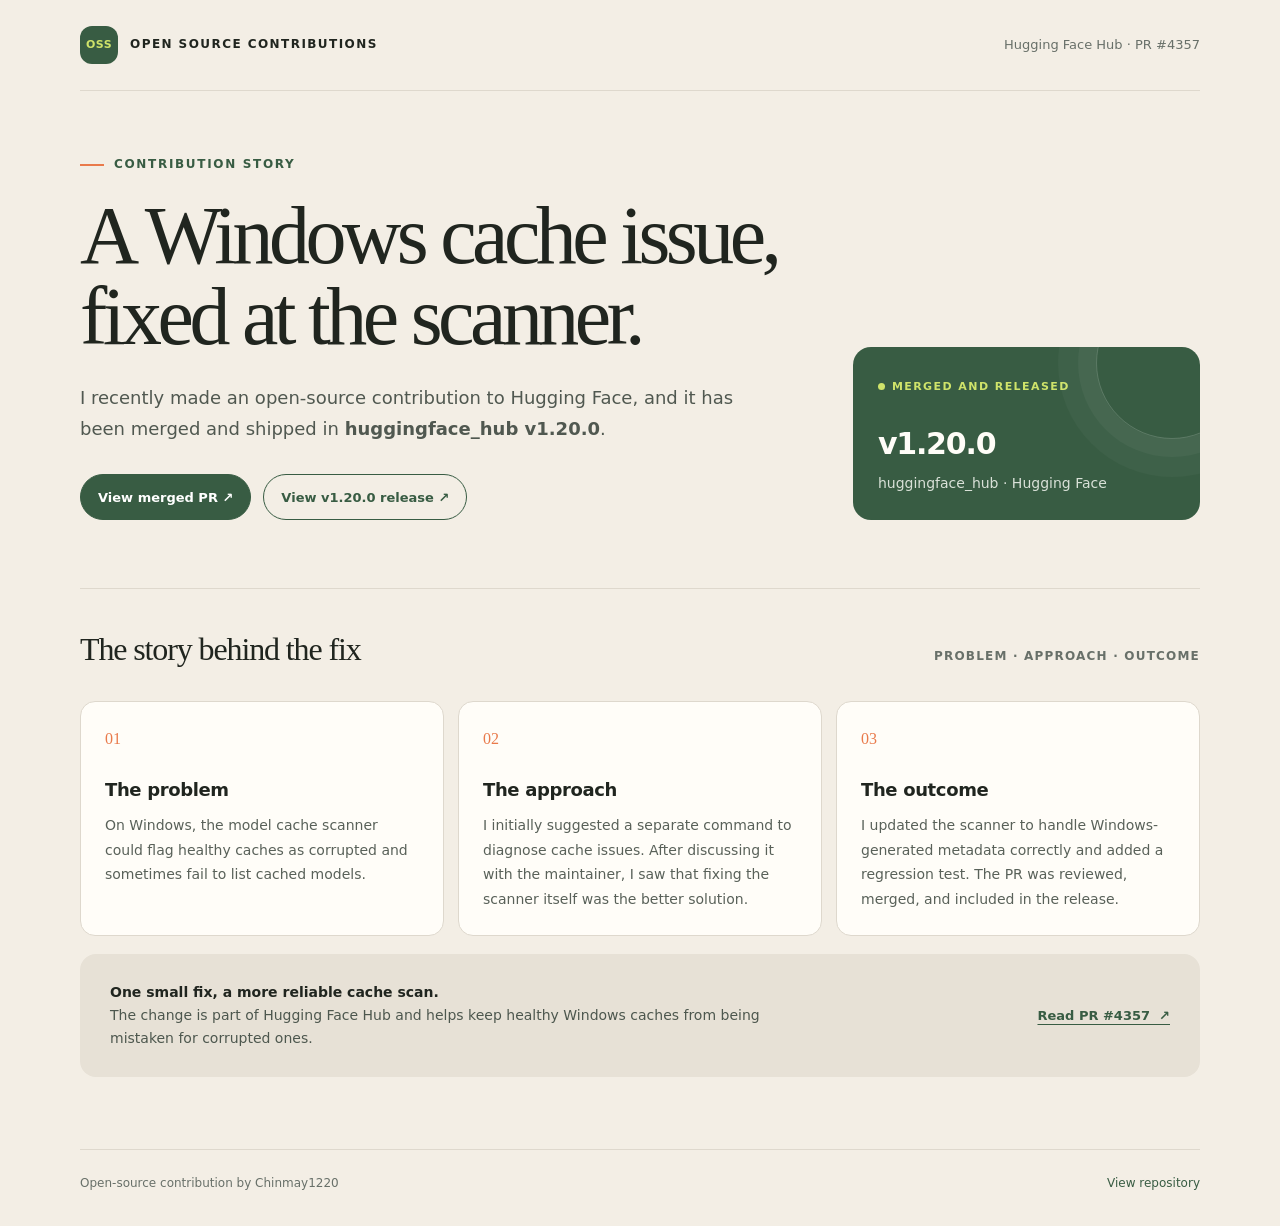
==== index.html @ 14f3ab4e "Add Hugging Face cache fix story page" ====
﻿<!doctype html>
<html lang="en">
<head>
  <meta charset="utf-8">
  <meta name="viewport" content="width=device-width, initial-scale=1">
  <meta name="theme-color" content="#f3eee5">
  <meta name="description" content="The story behind Chinmay Sawant's merged Hugging Face cache scanner fix, shipped in huggingface_hub v1.20.0.">
  <meta property="og:type" content="article">
  <meta property="og:title" content="A Windows cache scanning fix · Open Source Contributions">
  <meta property="og:description" content="How a Hugging Face cache scanner fix was merged and shipped in huggingface_hub v1.20.0.">
  <title>A Windows cache scanning fix · Open Source Contributions</title>
  <style>
    :root { color-scheme: light; --ink:#20251f; --muted:#687069; --paper:#f3eee5; --card:#fffdf8; --line:#ded8cd; --green:#385c43; --lime:#cfe36a; --orange:#e97a4b; }
    * { box-sizing:border-box; }
    html { scroll-behavior:smooth; }
    body { margin:0; background:var(--paper); color:var(--ink); font:16px/1.65 Inter, ui-sans-serif, system-ui, -apple-system, BlinkMacSystemFont, "Segoe UI", sans-serif; }
    a { color:inherit; }
    .shell { width:min(1120px, calc(100% - 40px)); margin:0 auto; }
    .topbar { display:flex; align-items:center; justify-content:space-between; padding:26px 0; border-bottom:1px solid var(--line); }
    .brand { display:flex; align-items:center; gap:12px; font-size:12px; font-weight:800; letter-spacing:.12em; text-transform:uppercase; }
    .mark { display:grid; place-items:center; width:38px; height:38px; border-radius:12px; background:var(--green); color:var(--lime); font-size:11px; letter-spacing:.04em; }
    .topnote { color:var(--muted); font-size:13px; }
    main { padding:64px 0 72px; }
    .hero { display:grid; grid-template-columns:minmax(0, 1.35fr) minmax(250px, .65fr); gap:52px; align-items:end; }
    .eyebrow { display:flex; align-items:center; gap:10px; margin:0 0 20px; color:var(--green); font-size:12px; font-weight:800; letter-spacing:.14em; text-transform:uppercase; }
    .eyebrow:before { content:""; width:24px; height:2px; background:var(--orange); }
    h1 { max-width:760px; margin:0; font-family:Georgia, "Times New Roman", serif; font-size:clamp(48px, 7vw, 82px); font-weight:500; letter-spacing:-.055em; line-height:.99; }
    .lede { max-width:680px; margin:26px 0 0; color:#505850; font-size:18px; line-height:1.7; }
    .release-card { position:relative; overflow:hidden; padding:25px; border-radius:18px; background:var(--green); color:#fffdf8; }
    .release-card:after { content:""; position:absolute; width:150px; height:150px; right:-48px; top:-60px; border:1px solid rgba(255,255,255,.18); border-radius:50%; box-shadow:0 0 0 18px rgba(255,255,255,.04), 0 0 0 38px rgba(255,255,255,.03); }
    .status { display:inline-flex; align-items:center; gap:7px; color:var(--lime); font-size:11px; font-weight:800; letter-spacing:.13em; text-transform:uppercase; }
    .dot { width:7px; height:7px; border-radius:50%; background:var(--lime); }
    .release-card h2 { position:relative; z-index:1; margin:20px 0 4px; font-size:30px; letter-spacing:-.04em; }
    .release-card p { position:relative; z-index:1; margin:0; color:#d9e1d8; font-size:14px; }
    .actions { display:flex; flex-wrap:wrap; gap:12px; margin-top:30px; }
    .button { display:inline-flex; align-items:center; justify-content:center; min-height:46px; padding:0 17px; border:1px solid var(--green); border-radius:999px; background:var(--green); color:white; font-size:13px; font-weight:750; text-decoration:none; transition:transform .18s ease, background .18s ease; }
    .button:hover { transform:translateY(-2px); background:#294a34; }
    .button.secondary { background:transparent; color:var(--green); }
    .button.secondary:hover { background:#e8e2d7; }
    .rule { height:1px; margin:68px 0 34px; background:var(--line); }
    .story-head { display:flex; align-items:baseline; justify-content:space-between; gap:24px; margin-bottom:25px; }
    .story-head h2 { margin:0; font-family:Georgia, "Times New Roman", serif; font-size:32px; font-weight:500; letter-spacing:-.035em; }
    .story-head span { color:var(--muted); font-size:12px; font-weight:700; letter-spacing:.1em; text-transform:uppercase; }
    .story-grid { display:grid; grid-template-columns:repeat(3, 1fr); gap:14px; }
    .story-card { min-height:228px; padding:24px; border:1px solid var(--line); border-radius:15px; background:var(--card); }
    .story-card .number { color:var(--orange); font-family:Georgia, "Times New Roman", serif; font-size:16px; }
    .story-card h3 { margin:22px 0 9px; font-size:18px; letter-spacing:-.02em; }
    .story-card p { margin:0; color:#596159; font-size:14px; line-height:1.75; }
    .closing { display:grid; grid-template-columns:1fr auto; gap:26px; align-items:center; margin-top:18px; padding:27px 30px; border-radius:16px; background:#e7e1d6; }
    .closing p { max-width:670px; margin:0; color:#4d574e; font-size:14px; }
    .closing strong { color:var(--ink); }
    .closing a { white-space:nowrap; color:var(--green); font-size:13px; font-weight:800; text-decoration-thickness:1px; text-underline-offset:4px; }
    footer { display:flex; justify-content:space-between; gap:16px; padding:24px 0 32px; border-top:1px solid var(--line); color:var(--muted); font-size:12px; }
    footer a { color:var(--green); text-decoration:none; }
    @media (max-width:760px) { .shell{width:min(100% - 30px, 620px)} main{padding:44px 0 48px}.hero{grid-template-columns:1fr;gap:30px}.release-card{max-width:440px}.rule{margin:48px 0 26px}.story-grid{grid-template-columns:1fr}.story-card{min-height:0}.story-card h3{margin-top:13px}.closing{grid-template-columns:1fr;padding:22px}.story-head{align-items:flex-start;flex-direction:column;gap:4px} }
    @media (prefers-reduced-motion:reduce) { html{scroll-behavior:auto} .button{transition:none} }
  </style>
</head>
<body>
  <div class="shell">
    <header class="topbar">
      <div class="brand"><span class="mark" aria-hidden="true">OSS</span><span>Open Source Contributions</span></div>
      <div class="topnote">Hugging Face Hub · PR #4357</div>
    </header>
    <main>
      <section class="hero" aria-labelledby="page-title">
        <div>
          <p class="eyebrow">Contribution story</p>
          <h1 id="page-title">A Windows cache issue, fixed at the scanner.</h1>
          <p class="lede">I recently made an open-source contribution to Hugging Face, and it has been merged and shipped in <strong>huggingface_hub v1.20.0</strong>.</p>
          <div class="actions">
            <a class="button" href="https://github.com/huggingface/huggingface_hub/pull/4357">View merged PR <span aria-hidden="true">&nbsp;↗</span></a>
            <a class="button secondary" href="https://github.com/huggingface/huggingface_hub/releases/tag/v1.20.0">View v1.20.0 release <span aria-hidden="true">&nbsp;↗</span></a>
          </div>
        </div>
        <aside class="release-card" aria-label="Release status">
          <div class="status"><span class="dot" aria-hidden="true"></span> Merged and released</div>
          <h2>v1.20.0</h2>
          <p>huggingface_hub · Hugging Face</p>
        </aside>
      </section>
      <div class="rule" role="presentation"></div>
      <section aria-labelledby="story-title">
        <div class="story-head">
          <h2 id="story-title">The story behind the fix</h2>
          <span>Problem · approach · outcome</span>
        </div>
        <div class="story-grid">
          <article class="story-card">
            <span class="number">01</span>
            <h3>The problem</h3>
            <p>On Windows, the model cache scanner could flag healthy caches as corrupted and sometimes fail to list cached models.</p>
          </article>
          <article class="story-card">
            <span class="number">02</span>
            <h3>The approach</h3>
            <p>I initially suggested a separate command to diagnose cache issues. After discussing it with the maintainer, I saw that fixing the scanner itself was the better solution.</p>
          </article>
          <article class="story-card">
            <span class="number">03</span>
            <h3>The outcome</h3>
            <p>I updated the scanner to handle Windows-generated metadata correctly and added a regression test. The PR was reviewed, merged, and included in the release.</p>
          </article>
        </div>
        <div class="closing">
          <p><strong>One small fix, a more reliable cache scan.</strong><br>The change is part of Hugging Face Hub and helps keep healthy Windows caches from being mistaken for corrupted ones.</p>
          <a href="https://github.com/huggingface/huggingface_hub/pull/4357">Read PR #4357&nbsp; ↗</a>
        </div>
      </section>
    </main>
    <footer>
      <span>Open-source contribution by Chinmay1220</span>
      <a href="https://github.com/Chinmay1220/Open-Source-Contributions">View repository</a>
    </footer>
  </div>
</body>
</html>
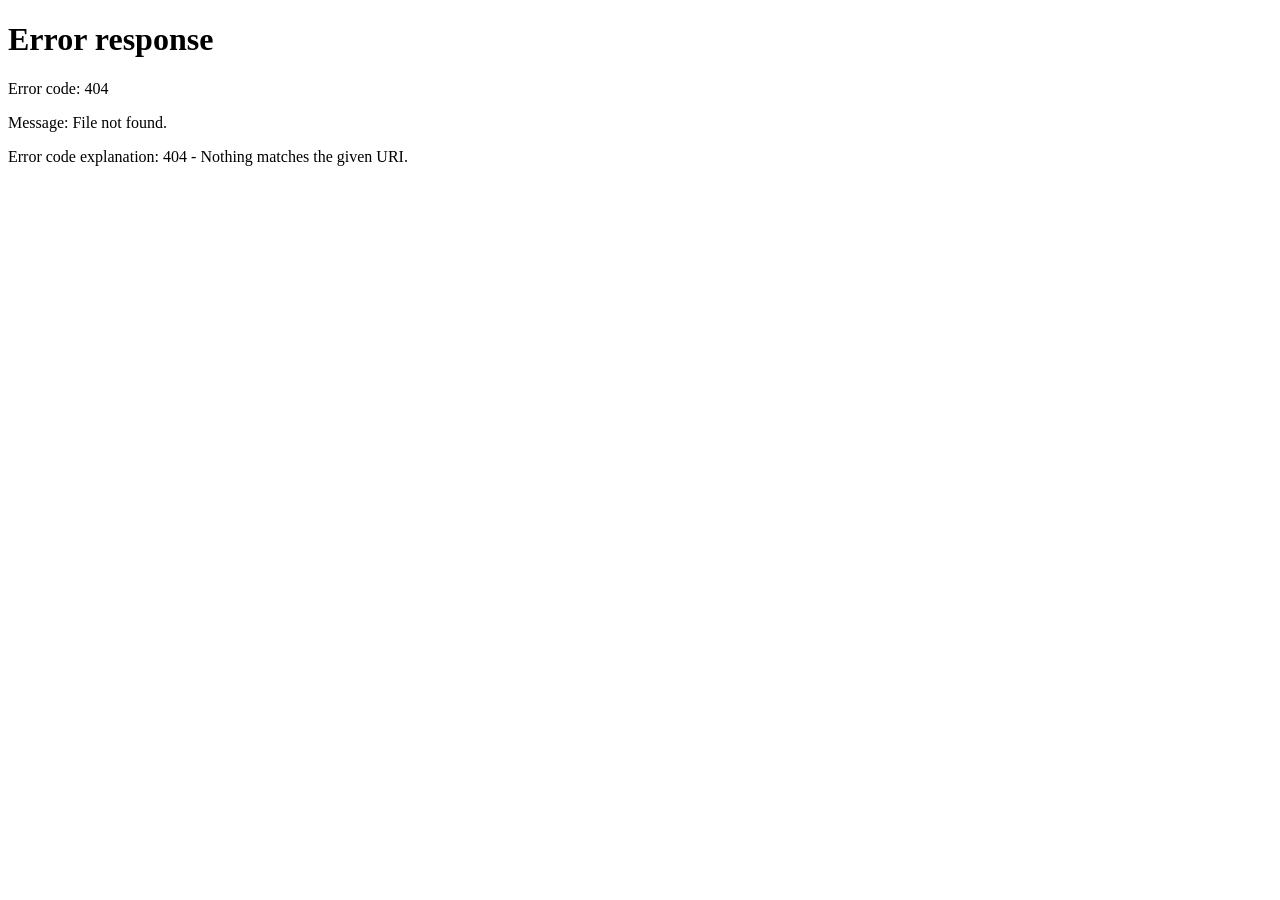
==== commit a9205914: "Add Hugging Face writeup route from template" ====
--- a/index.html
+++ b/index.html
@@ -1,117 +1,13 @@
-﻿<!doctype html>
+<!doctype html>
 <html lang="en">
 <head>
   <meta charset="utf-8">
-  <meta name="viewport" content="width=device-width, initial-scale=1">
-  <meta name="theme-color" content="#f3eee5">
-  <meta name="description" content="The story behind Chinmay Sawant's merged Hugging Face cache scanner fix, shipped in huggingface_hub v1.20.0.">
-  <meta property="og:type" content="article">
-  <meta property="og:title" content="A Windows cache scanning fix · Open Source Contributions">
-  <meta property="og:description" content="How a Hugging Face cache scanner fix was merged and shipped in huggingface_hub v1.20.0.">
-  <title>A Windows cache scanning fix · Open Source Contributions</title>
-  <style>
-    :root { color-scheme: light; --ink:#20251f; --muted:#687069; --paper:#f3eee5; --card:#fffdf8; --line:#ded8cd; --green:#385c43; --lime:#cfe36a; --orange:#e97a4b; }
-    * { box-sizing:border-box; }
-    html { scroll-behavior:smooth; }
-    body { margin:0; background:var(--paper); color:var(--ink); font:16px/1.65 Inter, ui-sans-serif, system-ui, -apple-system, BlinkMacSystemFont, "Segoe UI", sans-serif; }
-    a { color:inherit; }
-    .shell { width:min(1120px, calc(100% - 40px)); margin:0 auto; }
-    .topbar { display:flex; align-items:center; justify-content:space-between; padding:26px 0; border-bottom:1px solid var(--line); }
-    .brand { display:flex; align-items:center; gap:12px; font-size:12px; font-weight:800; letter-spacing:.12em; text-transform:uppercase; }
-    .mark { display:grid; place-items:center; width:38px; height:38px; border-radius:12px; background:var(--green); color:var(--lime); font-size:11px; letter-spacing:.04em; }
-    .topnote { color:var(--muted); font-size:13px; }
-    main { padding:64px 0 72px; }
-    .hero { display:grid; grid-template-columns:minmax(0, 1.35fr) minmax(250px, .65fr); gap:52px; align-items:end; }
-    .eyebrow { display:flex; align-items:center; gap:10px; margin:0 0 20px; color:var(--green); font-size:12px; font-weight:800; letter-spacing:.14em; text-transform:uppercase; }
-    .eyebrow:before { content:""; width:24px; height:2px; background:var(--orange); }
-    h1 { max-width:760px; margin:0; font-family:Georgia, "Times New Roman", serif; font-size:clamp(48px, 7vw, 82px); font-weight:500; letter-spacing:-.055em; line-height:.99; }
-    .lede { max-width:680px; margin:26px 0 0; color:#505850; font-size:18px; line-height:1.7; }
-    .release-card { position:relative; overflow:hidden; padding:25px; border-radius:18px; background:var(--green); color:#fffdf8; }
-    .release-card:after { content:""; position:absolute; width:150px; height:150px; right:-48px; top:-60px; border:1px solid rgba(255,255,255,.18); border-radius:50%; box-shadow:0 0 0 18px rgba(255,255,255,.04), 0 0 0 38px rgba(255,255,255,.03); }
-    .status { display:inline-flex; align-items:center; gap:7px; color:var(--lime); font-size:11px; font-weight:800; letter-spacing:.13em; text-transform:uppercase; }
-    .dot { width:7px; height:7px; border-radius:50%; background:var(--lime); }
-    .release-card h2 { position:relative; z-index:1; margin:20px 0 4px; font-size:30px; letter-spacing:-.04em; }
-    .release-card p { position:relative; z-index:1; margin:0; color:#d9e1d8; font-size:14px; }
-    .actions { display:flex; flex-wrap:wrap; gap:12px; margin-top:30px; }
-    .button { display:inline-flex; align-items:center; justify-content:center; min-height:46px; padding:0 17px; border:1px solid var(--green); border-radius:999px; background:var(--green); color:white; font-size:13px; font-weight:750; text-decoration:none; transition:transform .18s ease, background .18s ease; }
-    .button:hover { transform:translateY(-2px); background:#294a34; }
-    .button.secondary { background:transparent; color:var(--green); }
-    .button.secondary:hover { background:#e8e2d7; }
-    .rule { height:1px; margin:68px 0 34px; background:var(--line); }
-    .story-head { display:flex; align-items:baseline; justify-content:space-between; gap:24px; margin-bottom:25px; }
-    .story-head h2 { margin:0; font-family:Georgia, "Times New Roman", serif; font-size:32px; font-weight:500; letter-spacing:-.035em; }
-    .story-head span { color:var(--muted); font-size:12px; font-weight:700; letter-spacing:.1em; text-transform:uppercase; }
-    .story-grid { display:grid; grid-template-columns:repeat(3, 1fr); gap:14px; }
-    .story-card { min-height:228px; padding:24px; border:1px solid var(--line); border-radius:15px; background:var(--card); }
-    .story-card .number { color:var(--orange); font-family:Georgia, "Times New Roman", serif; font-size:16px; }
-    .story-card h3 { margin:22px 0 9px; font-size:18px; letter-spacing:-.02em; }
-    .story-card p { margin:0; color:#596159; font-size:14px; line-height:1.75; }
-    .closing { display:grid; grid-template-columns:1fr auto; gap:26px; align-items:center; margin-top:18px; padding:27px 30px; border-radius:16px; background:#e7e1d6; }
-    .closing p { max-width:670px; margin:0; color:#4d574e; font-size:14px; }
-    .closing strong { color:var(--ink); }
-    .closing a { white-space:nowrap; color:var(--green); font-size:13px; font-weight:800; text-decoration-thickness:1px; text-underline-offset:4px; }
-    footer { display:flex; justify-content:space-between; gap:16px; padding:24px 0 32px; border-top:1px solid var(--line); color:var(--muted); font-size:12px; }
-    footer a { color:var(--green); text-decoration:none; }
-    @media (max-width:760px) { .shell{width:min(100% - 30px, 620px)} main{padding:44px 0 48px}.hero{grid-template-columns:1fr;gap:30px}.release-card{max-width:440px}.rule{margin:48px 0 26px}.story-grid{grid-template-columns:1fr}.story-card{min-height:0}.story-card h3{margin-top:13px}.closing{grid-template-columns:1fr;padding:22px}.story-head{align-items:flex-start;flex-direction:column;gap:4px} }
-    @media (prefers-reduced-motion:reduce) { html{scroll-behavior:auto} .button{transition:none} }
-  </style>
+  <meta http-equiv="refresh" content="0; url=/Open-Source-Contributions/Hugging-Face/">
+  <meta name="robots" content="noindex,follow">
+  <title>Open Source Contributions</title>
+  <script>window.location.replace('/Open-Source-Contributions/Hugging-Face/');</script>
 </head>
 <body>
-  <div class="shell">
-    <header class="topbar">
-      <div class="brand"><span class="mark" aria-hidden="true">OSS</span><span>Open Source Contributions</span></div>
-      <div class="topnote">Hugging Face Hub · PR #4357</div>
-    </header>
-    <main>
-      <section class="hero" aria-labelledby="page-title">
-        <div>
-          <p class="eyebrow">Contribution story</p>
-          <h1 id="page-title">A Windows cache issue, fixed at the scanner.</h1>
-          <p class="lede">I recently made an open-source contribution to Hugging Face, and it has been merged and shipped in <strong>huggingface_hub v1.20.0</strong>.</p>
-          <div class="actions">
-            <a class="button" href="https://github.com/huggingface/huggingface_hub/pull/4357">View merged PR <span aria-hidden="true">&nbsp;↗</span></a>
-            <a class="button secondary" href="https://github.com/huggingface/huggingface_hub/releases/tag/v1.20.0">View v1.20.0 release <span aria-hidden="true">&nbsp;↗</span></a>
-          </div>
-        </div>
-        <aside class="release-card" aria-label="Release status">
-          <div class="status"><span class="dot" aria-hidden="true"></span> Merged and released</div>
-          <h2>v1.20.0</h2>
-          <p>huggingface_hub · Hugging Face</p>
-        </aside>
-      </section>
-      <div class="rule" role="presentation"></div>
-      <section aria-labelledby="story-title">
-        <div class="story-head">
-          <h2 id="story-title">The story behind the fix</h2>
-          <span>Problem · approach · outcome</span>
-        </div>
-        <div class="story-grid">
-          <article class="story-card">
-            <span class="number">01</span>
-            <h3>The problem</h3>
-            <p>On Windows, the model cache scanner could flag healthy caches as corrupted and sometimes fail to list cached models.</p>
-          </article>
-          <article class="story-card">
-            <span class="number">02</span>
-            <h3>The approach</h3>
-            <p>I initially suggested a separate command to diagnose cache issues. After discussing it with the maintainer, I saw that fixing the scanner itself was the better solution.</p>
-          </article>
-          <article class="story-card">
-            <span class="number">03</span>
-            <h3>The outcome</h3>
-            <p>I updated the scanner to handle Windows-generated metadata correctly and added a regression test. The PR was reviewed, merged, and included in the release.</p>
-          </article>
-        </div>
-        <div class="closing">
-          <p><strong>One small fix, a more reliable cache scan.</strong><br>The change is part of Hugging Face Hub and helps keep healthy Windows caches from being mistaken for corrupted ones.</p>
-          <a href="https://github.com/huggingface/huggingface_hub/pull/4357">Read PR #4357&nbsp; ↗</a>
-        </div>
-      </section>
-    </main>
-    <footer>
-      <span>Open-source contribution by Chinmay1220</span>
-      <a href="https://github.com/Chinmay1220/Open-Source-Contributions">View repository</a>
-    </footer>
-  </div>
+  <p>Opening the Hugging Face contribution story. <a href="/Open-Source-Contributions/Hugging-Face/">Continue to the page</a>.</p>
 </body>
-</html>
+</html>
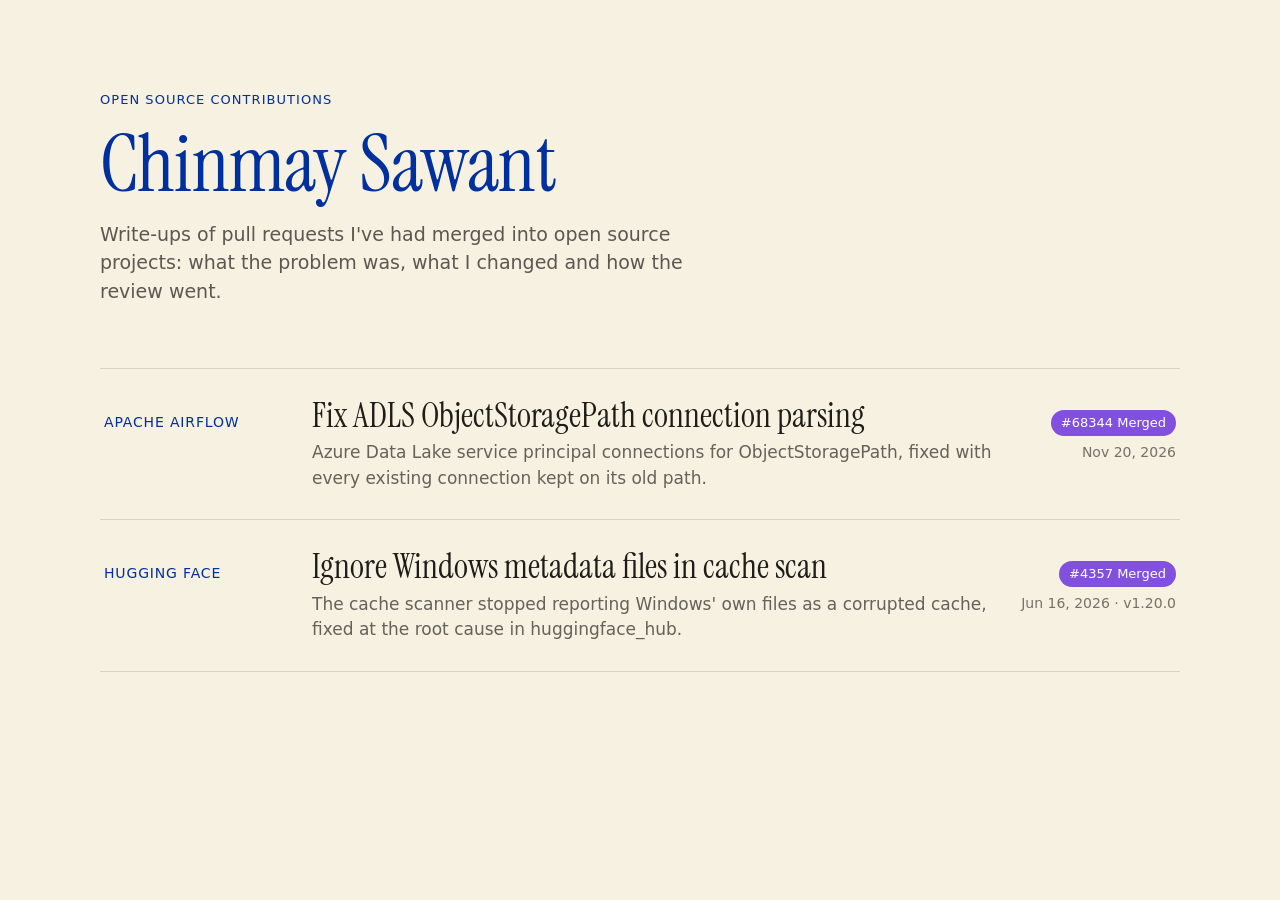
==== commit 291f41ff: "Add Apache Airflow ADLS connection fix page - Airflow/: write-up of apache/airflow#68344 (Fix ADLS O" ====
--- a/index.html
+++ b/index.html
@@ -2,12 +2,82 @@
 <html lang="en">
 <head>
   <meta charset="utf-8">
-  <meta http-equiv="refresh" content="0; url=/Open-Source-Contributions/Hugging-Face/">
-  <meta name="robots" content="noindex,follow">
-  <title>Open Source Contributions</title>
-  <script>window.location.replace('/Open-Source-Contributions/Hugging-Face/');</script>
+  <meta name="viewport" content="width=device-width, initial-scale=1">
+  <title>Open Source Contributions | Chinmay Sawant</title>
+  <meta name="description" content="Write-ups of Chinmay Sawant's merged pull requests to Apache Airflow and Hugging Face.">
+  <meta name="robots" content="index, follow">
+  <link rel="canonical" href="https://chinmay1220.github.io/Open-Source-Contributions/">
+  <link rel="preconnect" href="https://api.fontshare.com" crossorigin>
+  <link rel="preconnect" href="https://fonts.googleapis.com">
+  <link rel="preconnect" href="https://fonts.gstatic.com" crossorigin>
+  <link rel="stylesheet" href="https://api.fontshare.com/v2/css?f[]=switzer@400,500&display=swap">
+  <link rel="stylesheet" href="https://fonts.googleapis.com/css2?family=Instrument+Serif:ital@0;1&display=swap">
+  <style>
+    :root { --ink: #002f9e; --paper: #f7f1e1; --text: #1f1d1a; --line: rgba(31, 29, 26, 0.14); }
+    * { box-sizing: border-box; }
+    body {
+      margin: 0;
+      min-height: 100vh;
+      background: var(--paper);
+      color: var(--text);
+      font: 400 17px/1.5 "Switzer", system-ui, sans-serif;
+      -webkit-font-smoothing: antialiased;
+    }
+    main { width: min(100% - 48px, 1080px); margin: 0 auto; padding: clamp(48px, 10vh, 120px) 0 96px; }
+    .kicker { margin: 0 0 14px; font-size: 13px; font-weight: 500; letter-spacing: 0.08em; text-transform: uppercase; color: var(--ink); }
+    h1 { margin: 0 0 16px; font: 400 clamp(44px, 7vw, 80px)/1 "Instrument Serif", Georgia, serif; color: var(--ink); letter-spacing: -0.01em; }
+    .lede { margin: 0 0 clamp(36px, 7vh, 64px); max-width: 40rem; font-size: 19px; color: rgba(31, 29, 26, 0.72); }
+    ol { margin: 0; padding: 0; list-style: none; border-top: 1px solid var(--line); }
+    li { border-bottom: 1px solid var(--line); }
+    li a {
+      display: grid;
+      grid-template-columns: 11rem minmax(0, 1fr) auto;
+      align-items: baseline;
+      gap: 6px 32px;
+      padding: 28px 4px;
+      color: inherit;
+      text-decoration: none;
+    }
+    li a:hover .h2, li a:focus-visible .h2 { text-decoration: underline; text-decoration-thickness: 1px; text-underline-offset: 0.12em; }
+    li a:focus-visible { outline: 2px solid var(--ink); outline-offset: 4px; border-radius: 4px; }
+    .project { font-size: 14px; font-weight: 500; letter-spacing: 0.06em; text-transform: uppercase; color: var(--ink); }
+    .h2 { display: block; margin: 0 0 6px; font: 400 clamp(26px, 3vw, 34px)/1.1 "Instrument Serif", Georgia, serif; color: var(--text); }
+    .what { display: block; margin: 0; color: rgba(31, 29, 26, 0.68); }
+    .status { white-space: nowrap; font-size: 14px; color: rgba(31, 29, 26, 0.6); text-align: right; }
+    .chip { display: inline-block; margin-bottom: 6px; padding: 3px 10px; border-radius: 999px; background: #8250df; color: #fff; font-size: 13px; font-weight: 500; }
+    @media (max-width: 760px) {
+      li a { grid-template-columns: minmax(0, 1fr); gap: 8px; }
+      .status { text-align: left; }
+    }
+  </style>
 </head>
 <body>
-  <p>Opening the Hugging Face contribution story. <a href="/Open-Source-Contributions/Hugging-Face/">Continue to the page</a>.</p>
+  <main>
+    <p class="kicker">Open source contributions</p>
+    <h1>Chinmay Sawant</h1>
+    <p class="lede">Write-ups of pull requests I've had merged into open source projects: what the problem was, what I changed and how the review went.</p>
+    <ol>
+      <li>
+        <a href="./Airflow/">
+          <span class="project">Apache Airflow</span>
+          <span>
+            <span class="h2" role="heading" aria-level="2">Fix ADLS ObjectStoragePath connection parsing</span>
+            <span class="what">Azure Data Lake service principal connections for ObjectStoragePath, fixed with every existing connection kept on its old path.</span>
+          </span>
+          <span class="status"><span class="chip">#68344 Merged</span><br>Nov 20, 2026</span>
+        </a>
+      </li>
+      <li>
+        <a href="./Hugging-Face/">
+          <span class="project">Hugging Face</span>
+          <span>
+            <span class="h2" role="heading" aria-level="2">Ignore Windows metadata files in cache scan</span>
+            <span class="what">The cache scanner stopped reporting Windows' own files as a corrupted cache, fixed at the root cause in huggingface_hub.</span>
+          </span>
+          <span class="status"><span class="chip">#4357 Merged</span><br>Jun 16, 2026 · v1.20.0</span>
+        </a>
+      </li>
+    </ol>
+  </main>
 </body>
-</html>+</html>
